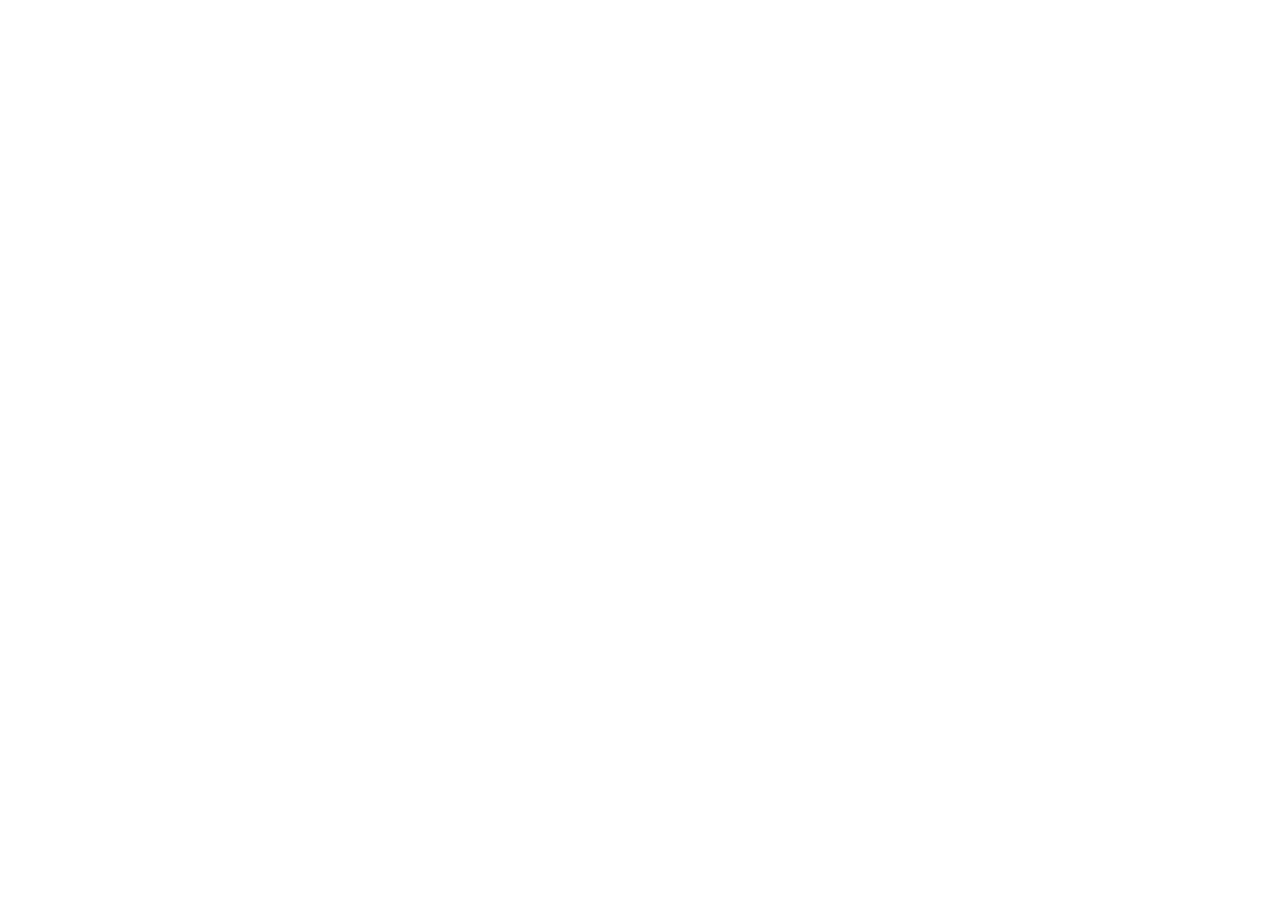
==== about.html @ 694a318c "Init : création du dépôt, arborescence des fichiers et structure" ====
<!DOCTYPE html>
<html lang="fr">
<head>
 <meta charset="UTF-8">
 <meta name="viewport" content="width=device-width, initial-scale=1.0">
 <title>AfriTalent — Accueil</title>
 <!-- Bootstrap 5 via CDN : feuille de style -->
 <link
href="https://cdn.jsdelivr.net/npm/bootstrap@5.3.0/dist/css/bootstrap.min.css"
rel="stylesheet">
 <!-- Votre feuille de style personnelle -->
 <link rel="stylesheet" href="css/style.css">
</head>
<body>
 <!-- Le contenu de la page sera ajoute ici -->
 <!-- Bootstrap 5 via CDN : script JavaScript -->
 <script
src="https://cdn.jsdelivr.net/npm/bootstrap@5.3.0/dist/js/bootstrap.bundle.min.js"
></script>
 <!-- Votre script JavaScript -->
 <script src="js/main.j"></script>
 </body>
 </html>
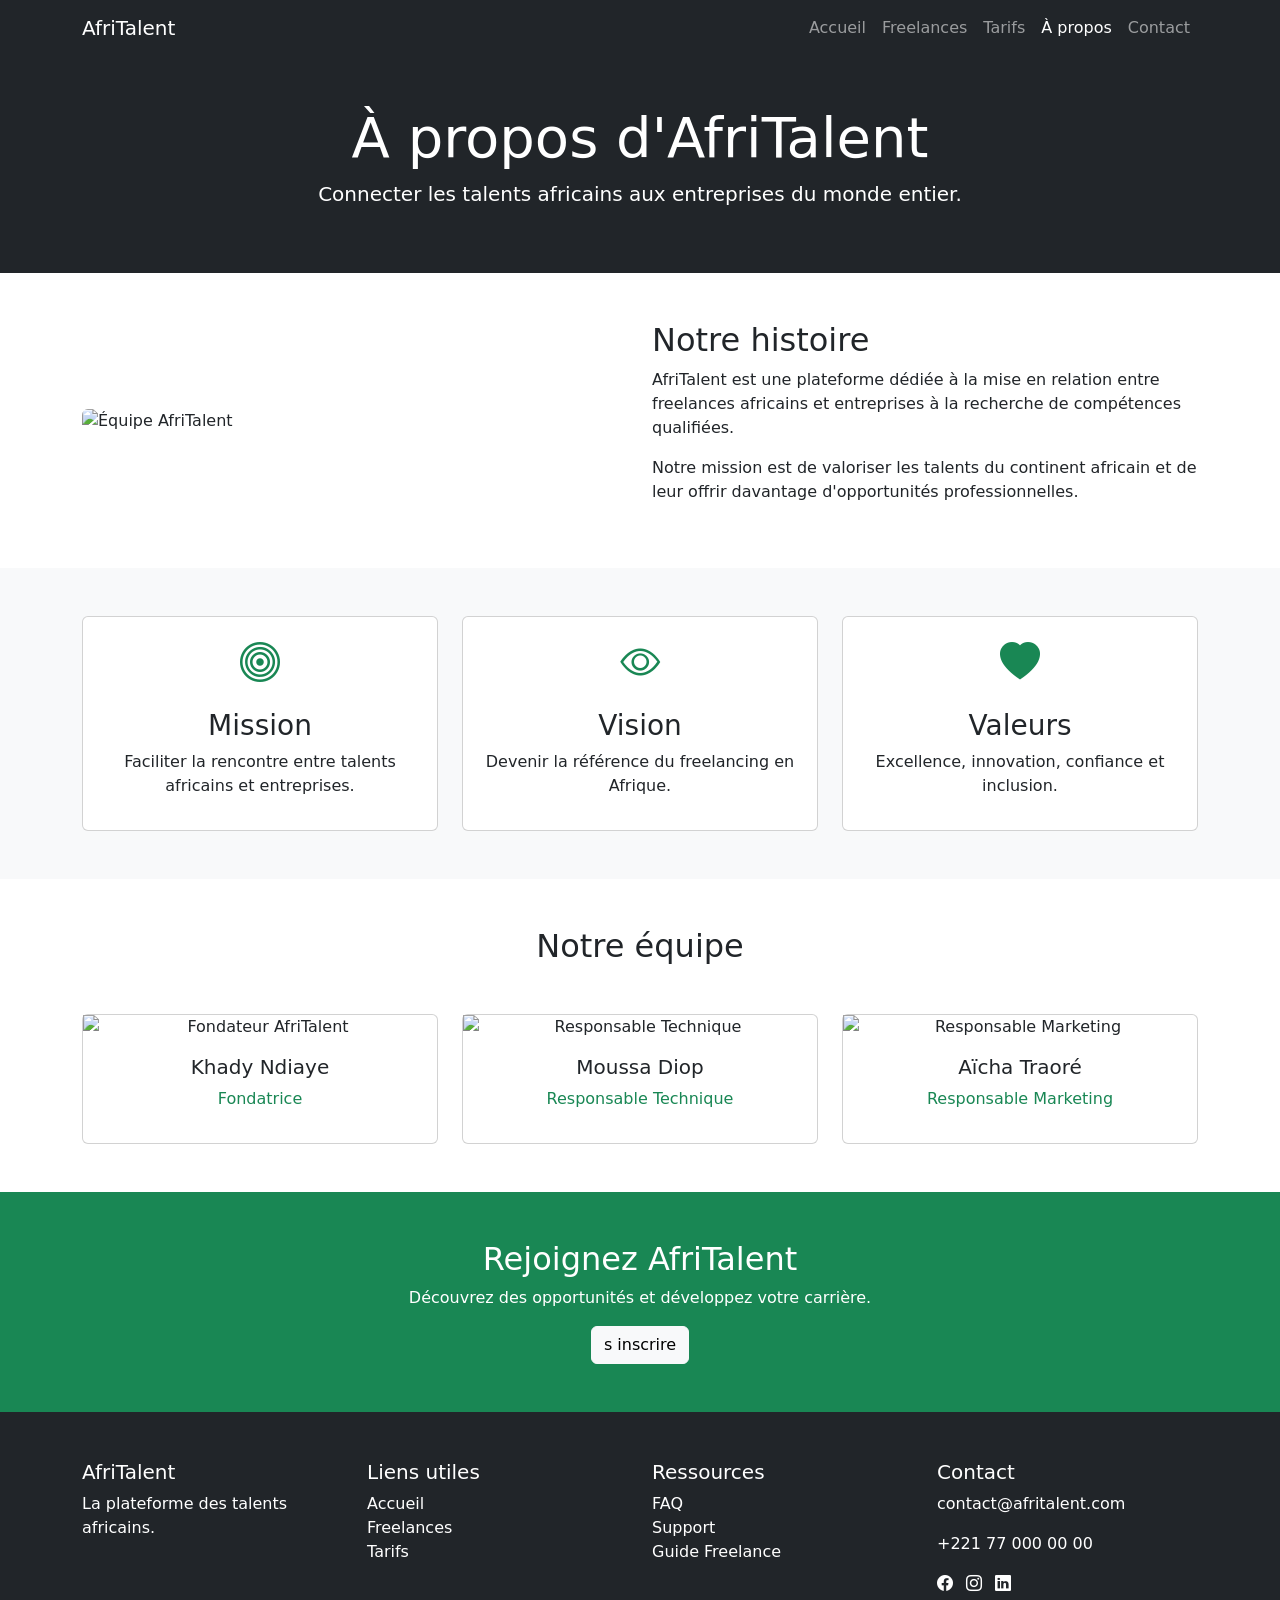
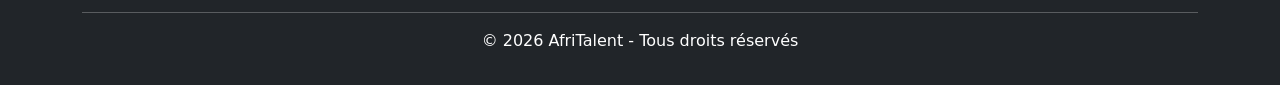
==== commit 99be13a4: "HTML : structure completes des 5 pages avec sections et contenu texte" ====
--- a/about.html
+++ b/about.html
@@ -1,23 +1,397 @@
 <!DOCTYPE html>
 <html lang="fr">
+
 <head>
- <meta charset="UTF-8">
- <meta name="viewport" content="width=device-width, initial-scale=1.0">
- <title>AfriTalent — Accueil</title>
- <!-- Bootstrap 5 via CDN : feuille de style -->
- <link
-href="https://cdn.jsdelivr.net/npm/bootstrap@5.3.0/dist/css/bootstrap.min.css"
-rel="stylesheet">
- <!-- Votre feuille de style personnelle -->
- <link rel="stylesheet" href="css/style.css">
+
+    <meta charset="UTF-8">
+    <meta name="viewport" content="width=device-width, initial-scale=1.0">
+
+    <title>AfriTalent - À propos</title>
+
+    <link href="https://cdn.jsdelivr.net/npm/bootstrap@5.3.0/dist/css/bootstrap.min.css" rel="stylesheet">
+
+    <link rel="stylesheet"
+        href="https://cdn.jsdelivr.net/npm/bootstrap-icons@1.13.1/font/bootstrap-icons.min.css">
+
 </head>
+
 <body>
- <!-- Le contenu de la page sera ajoute ici -->
- <!-- Bootstrap 5 via CDN : script JavaScript -->
- <script
-src="https://cdn.jsdelivr.net/npm/bootstrap@5.3.0/dist/js/bootstrap.bundle.min.js"
-></script>
- <!-- Votre script JavaScript -->
- <script src="js/main.j"></script>
- </body>
- </html>+
+    <!-- NAVBAR -->
+
+    <nav class="navbar navbar-expand-lg navbar-dark bg-dark">
+
+        <div class="container">
+
+            <a class="navbar-brand" href="index.html">
+                AfriTalent
+            </a>
+
+            <button class="navbar-toggler" type="button">
+
+                <span class="navbar-toggler-icon"></span>
+
+            </button>
+
+            <div class="navbar-nav ms-auto">
+
+                <a class="nav-link" href="index.html">Accueil</a>
+
+                <a class="nav-link" href="freelances.html">Freelances</a>
+
+                <a class="nav-link" href="tarifs.html">Tarifs</a>
+
+                <a class="nav-link active" href="about.html">À propos</a>
+
+                <a class="nav-link" href="contact.html">Contact</a>
+
+            </div>
+
+        </div>
+
+    </nav>
+
+    <!-- HERO -->
+
+    <section class="bg-dark text-white py-5">
+
+        <div class="container text-center">
+
+            <h1 class="display-4">
+                À propos d'AfriTalent
+            </h1>
+
+            <p class="lead">
+                Connecter les talents africains aux entreprises du monde entier.
+            </p>
+
+        </div>
+
+    </section>
+
+    <!-- NOTRE HISTOIRE -->
+
+    <section class="py-5">
+
+        <div class="container">
+
+            <div class="row align-items-center">
+
+                <div class="col-md-6">
+
+                    <img src="images/about.jpg"
+                        alt="Équipe AfriTalent"
+                        class="img-fluid rounded">
+
+                </div>
+
+                <div class="col-md-6">
+
+                    <h2>
+                        Notre histoire
+                    </h2>
+
+                    <p>
+                        AfriTalent est une plateforme dédiée à la mise en relation
+                        entre freelances africains et entreprises à la recherche
+                        de compétences qualifiées.
+                    </p>
+
+                    <p>
+                        Notre mission est de valoriser les talents du continent
+                        africain et de leur offrir davantage d'opportunités
+                        professionnelles.
+                    </p>
+
+                </div>
+
+            </div>
+
+        </div>
+
+    </section>
+
+    <!-- MISSION - VISION - VALEURS -->
+
+    <section class="py-5 bg-light">
+
+        <div class="container">
+
+            <div class="row g-4">
+
+                <div class="col-md-4">
+
+                    <div class="card h-100 text-center">
+
+                        <div class="card-body">
+
+                            <i class="bi bi-bullseye text-success fs-1"></i>
+
+                            <h3 class="mt-3">
+                                Mission
+                            </h3>
+
+                            <p>
+                                Faciliter la rencontre entre talents africains
+                                et entreprises.
+                            </p>
+
+                        </div>
+
+                    </div>
+
+                </div>
+
+                <div class="col-md-4">
+
+                    <div class="card h-100 text-center">
+
+                        <div class="card-body">
+
+                            <i class="bi bi-eye text-success fs-1"></i>
+
+                            <h3 class="mt-3">
+                                Vision
+                            </h3>
+
+                            <p>
+                                Devenir la référence du freelancing en Afrique.
+                            </p>
+
+                        </div>
+
+                    </div>
+
+                </div>
+
+                <div class="col-md-4">
+
+                    <div class="card h-100 text-center">
+
+                        <div class="card-body">
+
+                            <i class="bi bi-heart-fill text-success fs-1"></i>
+
+                            <h3 class="mt-3">
+                                Valeurs
+                            </h3>
+
+                            <p>
+                                Excellence, innovation, confiance et inclusion.
+                            </p>
+
+                        </div>
+
+                    </div>
+
+                </div>
+
+            </div>
+
+        </div>
+
+    </section>
+
+    <!-- ÉQUIPE -->
+
+    <section class="py-5">
+
+        <div class="container">
+
+            <h2 class="text-center mb-5">
+                Notre équipe
+            </h2>
+
+            <div class="row g-4">
+
+                <div class="col-md-4">
+
+                    <div class="card text-center">
+
+                        <img src="C:\Users\admin\Documents\NDEYE KHADY-NDIAYE-AfriTalent\images\istockphoto-2253578282-612x612.webp"
+                            alt="Fondateur AfriTalent">
+
+                        <div class="card-body">
+
+                            <h5>
+                                Khady Ndiaye
+                            </h5>
+
+                            <p class="text-success">
+                                Fondatrice
+                            </p>
+
+                        </div>
+
+                    </div>
+
+                </div>
+
+                <div class="col-md-4">
+
+                    <div class="card text-center">
+
+                        <img src="C:\Users\admin\Documents\NDEYE KHADY-NDIAYE-AfriTalent\images\istockphoto-2176447421-612x612.webp"
+                            alt="Responsable Technique">
+
+                        <div class="card-body">
+
+                            <h5>
+                                Moussa Diop
+                            </h5>
+
+                            <p class="text-success">
+                                Responsable Technique
+                            </p>
+
+                        </div>
+
+                    </div>
+
+                </div>
+
+                <div class="col-md-4">
+
+                    <div class="card text-center">
+
+                        <img src="C:\Users\admin\Documents\NDEYE KHADY-NDIAYE-AfriTalent\images\istockphoto-1587604256-612x612.webp"
+                            alt="Responsable Marketing">
+
+                        <div class="card-body">
+
+                            <h5>
+                                Aïcha Traoré
+                            </h5>
+
+                            <p class="text-success">
+                                Responsable Marketing
+                            </p>
+
+                        </div>
+
+                    </div>
+
+                </div>
+
+            </div>
+
+        </div>
+
+    </section>
+
+    <!-- CTA -->
+
+    <section class="bg-success text-white py-5">
+
+        <div class="container text-center">
+
+            <h2>
+                Rejoignez AfriTalent
+            </h2>
+
+            <p>
+                Découvrez des opportunités et développez votre carrière.
+            </p>
+
+            <a href="tarifs.html"
+                class="btn btn-light">
+
+                s inscrire
+
+            </a>
+
+        </div>
+
+    </section>
+
+    <!-- FOOTER -->
+
+    <footer class="bg-dark text-white pt-5">
+
+        <div class="container">
+
+            <div class="row">
+
+                <div class="col-md-3">
+
+                    <h5>
+                        AfriTalent
+                    </h5>
+
+                    <p>
+                        La plateforme des talents africains.
+                    </p>
+
+                </div>
+
+                <div class="col-md-3">
+
+                    <h5>
+                        Liens utiles
+                    </h5>
+
+                    <ul class="list-unstyled">
+
+                        <li><a href="index.html" class="text-white text-decoration-none">Accueil</a></li>
+
+                        <li><a href="freelances.html" class="text-white text-decoration-none">Freelances</a></li>
+
+                        <li><a href="tarifs.html" class="text-white text-decoration-none">Tarifs</a></li>
+
+                    </ul>
+
+                </div>
+
+                <div class="col-md-3">
+
+                    <h5>
+                        Ressources
+                    </h5>
+
+                    <ul class="list-unstyled">
+
+                        <li>FAQ</li>
+
+                        <li>Support</li>
+
+                        <li>Guide Freelance</li>
+
+                    </ul>
+
+                </div>
+
+                <div class="col-md-3">
+
+                    <h5>
+                        Contact
+                    </h5>
+
+                    <p>contact@afritalent.com</p>
+
+                    <p>+221 77 000 00 00</p>
+
+                    <i class="bi bi-facebook me-2"></i>
+                    <i class="bi bi-instagram me-2"></i>
+                    <i class="bi bi-linkedin"></i>
+
+                </div>
+
+            </div>
+
+            <hr>
+
+            <div class="text-center pb-3">
+
+                <p>
+                    © 2026 AfriTalent - Tous droits réservés
+                </p>
+
+            </div>
+
+        </div>
+
+    </footer>
+
+</body>
+
+</html>
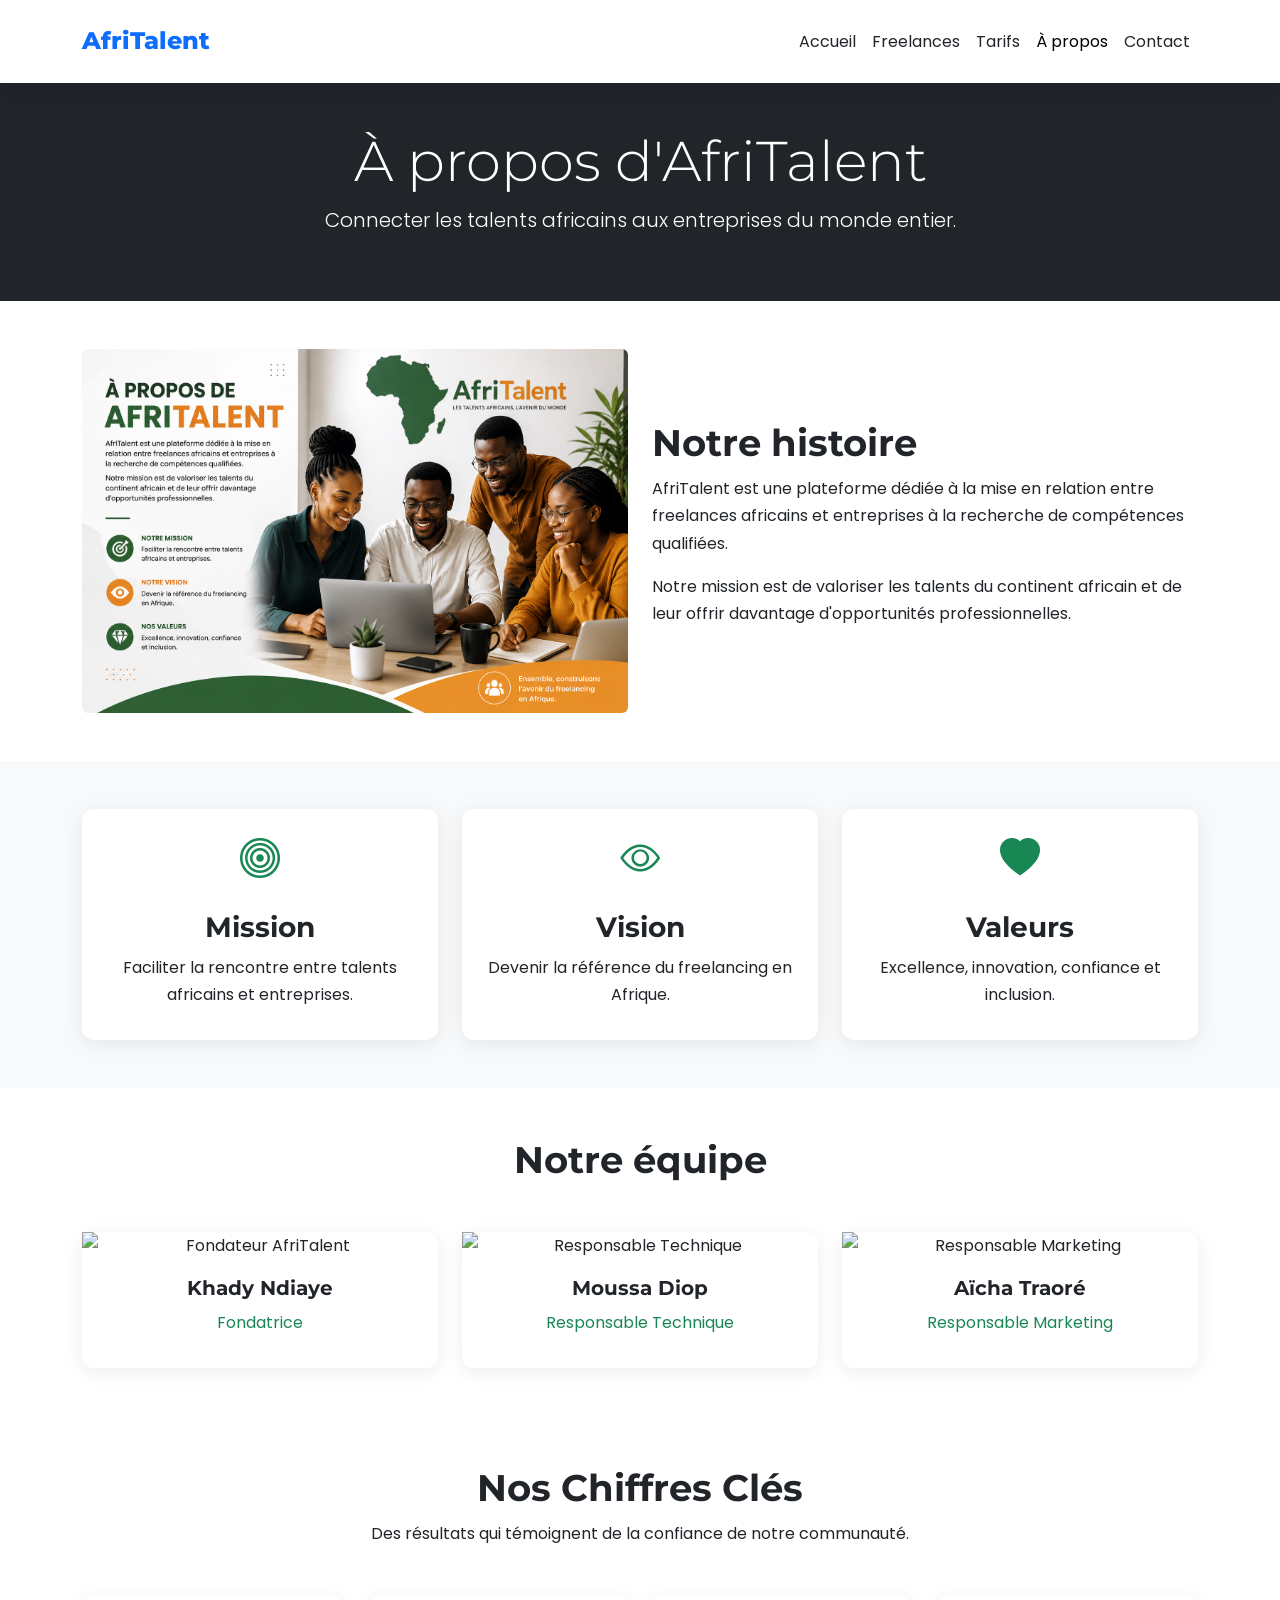
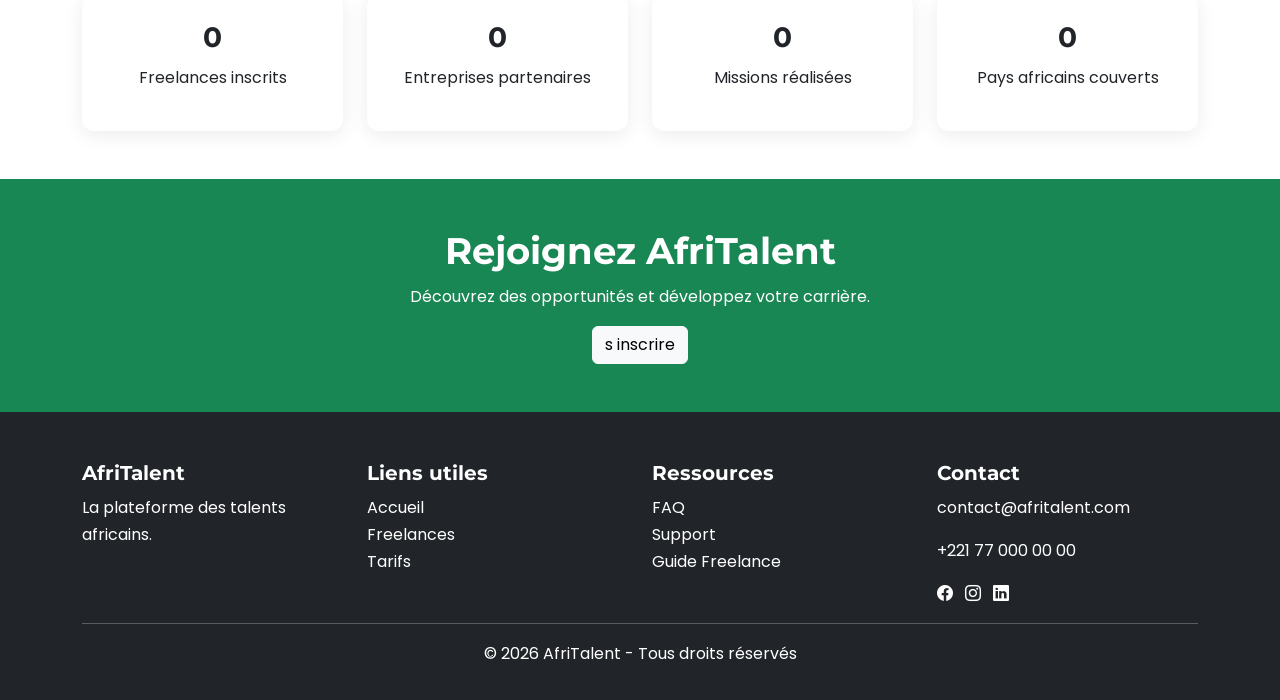
==== commit a33cd933: "CSS : variables, typographie, layout général et styles de base" ====
--- a/about.html
+++ b/about.html
@@ -13,13 +13,22 @@
     <link rel="stylesheet"
         href="https://cdn.jsdelivr.net/npm/bootstrap-icons@1.13.1/font/bootstrap-icons.min.css">
 
+        <link rel="preconnect" href="https://fonts.googleapis.com">
+
+<link rel="preconnect" href="https://fonts.gstatic.com" crossorigin>
+
+
+<link href="https://fonts.googleapis.com/css2?family=Montserrat:wght@600;700;800&family=Poppins:wght@300;400;500;600&display=swap" rel="stylesheet">
+
+<link rel="stylesheet" href="css/style.css">
+
 </head>
 
 <body>
 
     <!-- NAVBAR -->
 
-    <nav class="navbar navbar-expand-lg navbar-dark bg-dark">
+    <nav class="navbar navbar-expand-lg navbar-light fixed-top">
 
         <div class="container">
 
@@ -79,7 +88,7 @@
 
                 <div class="col-md-6">
 
-                    <img src="images/about.jpg"
+                    <img src="images/a propos.png"
                         alt="Équipe AfriTalent"
                         class="img-fluid rounded">
 
@@ -278,6 +287,49 @@
         </div>
 
     </section>
+    <!-- CHIFFRES CLÉS -->
+<section class="container py-5">
+    
+    <div class="text-center mb-5">
+        <h2>Nos Chiffres Clés</h2>
+        <p>
+            Des résultats qui témoignent de la confiance de notre communauté.
+        </p>
+    </div>
+
+    <div class="row g-4">
+
+        <div class="col-md-6 col-lg-3">
+            <div class="card text-center p-4 h-100">
+                <h3>0</h3>
+                <p>Freelances inscrits</p>
+            </div>
+        </div>
+
+        <div class="col-md-6 col-lg-3">
+            <div class="card text-center p-4 h-100">
+                <h3>0</h3>
+                <p>Entreprises partenaires</p>
+            </div>
+        </div>
+
+        <div class="col-md-6 col-lg-3">
+            <div class="card text-center p-4 h-100">
+                <h3>0</h3>
+                <p>Missions réalisées</p>
+            </div>
+        </div>
+
+        <div class="col-md-6 col-lg-3">
+            <div class="card text-center p-4 h-100">
+                <h3>0</h3>
+                <p>Pays africains couverts</p>
+            </div>
+        </div>
+
+    </div>
+
+</section>
 
     <!-- CTA -->
 
--- a/css/style.css
+++ b/css/style.css
@@ -0,0 +1,219 @@
+/* =========================
+   VARIABLES CSS
+========================= */
+:root {
+    /* Couleurs principales */
+    --color-primary: #0d6efd;
+    --color-secondary: #198754;
+    --color-accent: #ffc107;
+
+    /* Couleurs neutres */
+    --color-text: #212529;
+    --color-bg: #ffffff;
+    --color-bg-light: #f8f9fa;
+
+    /* Typographie */
+    --font-title: "Montserrat", sans-serif;
+    --font-body: "Poppins", sans-serif;
+
+    /* Layout */
+    --radius: 12px;
+    --shadow: 0 4px 20px rgba(0, 0, 0, 0.08);
+    --section-spacing: 80px;
+    --card-spacing: 24px;
+}
+
+/* =========================
+   RESET GLOBAL
+========================= */
+* {
+    margin: 0;
+    padding: 0;
+    box-sizing: border-box;
+}
+
+html {
+    scroll-behavior: smooth;
+}
+
+/* =========================
+   BODY GLOBAL
+========================= */
+body {
+    font-family: var(--font-body);
+    font-size: 16px;
+    line-height: 1.7;
+    color: var(--color-text);
+    background-color: var(--color-bg);
+    padding-top: 80px; /* espace pour navbar fixed */
+}
+
+/* =========================
+   IMAGES
+========================= */
+img {
+    max-width: 100%;
+    height: auto;
+    display: block;
+}
+
+/* =========================
+   SECTIONS
+========================= */
+section {
+    padding: var(--section-spacing) 0;
+}
+
+/* =========================
+   TYPOGRAPHIE
+========================= */
+h1, h2, h3, h4, h5, h6 {
+    font-family: var(--font-title);
+    font-weight: 700;
+    --color-text: #212529;
+    line-height: 1.3;
+}
+
+h1 {
+    font-size: 3rem;
+    font-weight: 800;
+}
+
+h2 {
+    font-size: 2.3rem;
+}
+
+p {
+    font-size: 1rem;
+    margin-bottom: 1rem;
+}
+
+/* =========================
+   NAVBAR
+========================= */
+.navbar {
+    background-color: var(--color-bg);
+    box-shadow: var(--shadow);
+    padding: 1rem 0;
+    transition: all 0.3s ease;
+}
+
+/* Logo */
+.navbar-brand {
+    font-family: var(--font-title);
+    font-weight: 800;
+    font-size: 1.5rem;
+    color: var(--color-primary);
+}
+
+/* Liens navbar */
+.navbar {
+    background-color: white;
+}
+
+.nav-link {
+    color: #212529;
+}
+
+.nav-link:hover {
+    color: var(--color-primary);
+}
+
+/* Effet scroll (utilisé en JS commit 6) */
+.navbar.scrolled {
+    background-color: rgba(255, 255, 255, 0.95);
+    box-shadow: 0 8px 25px rgba(0, 0, 0, 0.1);
+}
+
+/* =========================
+   BOUTONS
+========================= */
+.btn-primary-custom {
+    background-color: var(--color-primary);
+    color: white;
+    padding: 12px 24px;
+    border-radius: var(--radius);
+    border: none;
+    font-weight: 600;
+    transition: 0.3s ease;
+    cursor: pointer;
+}
+
+.btn-primary-custom:hover {
+    background-color: var(--color-secondary);
+    transform: translateY(-2px);
+}
+
+/* =========================
+   CARTES
+========================= */
+.card {
+    border: none;
+    border-radius: var(--radius);
+    box-shadow: var(--shadow);
+    background-color: var(--color-bg);
+    transition: 0.3s ease;
+}
+
+.card:hover {
+    transform: translateY(-5px);
+}
+
+/* =========================
+   UTILITAIRES
+========================= */
+.text-primary {
+    color: var(--color-primary);
+}
+
+.bg-light {
+    background-color: var(--color-bg-light) ;
+}
+/* =========================
+   HERO
+========================= */
+
+.hero {
+    min-height: 100vh;
+    background-image: url("../images/hero.avif");
+    background-size: cover;
+    background-position: center;
+    background-repeat: no-repeat;
+    position: relative;
+}
+
+.hero::before {
+    content: "";
+    position: absolute;
+    inset: 0;
+    background: rgba(0, 0, 0, 0.5);
+}
+
+.hero .container {
+    position: relative;
+    z-index: 2;
+}
+
+/* =========================
+   RESPONSIVE
+========================= */
+
+    @media (max-width: 768px) {
+
+    body {
+        padding-top: 70px;
+    }
+
+    h1 {
+        font-size: 2rem;
+    }
+
+    h2 {
+        font-size: 1.6rem;
+    }
+
+    section {
+        padding: 60px 0;
+    }
+
+}
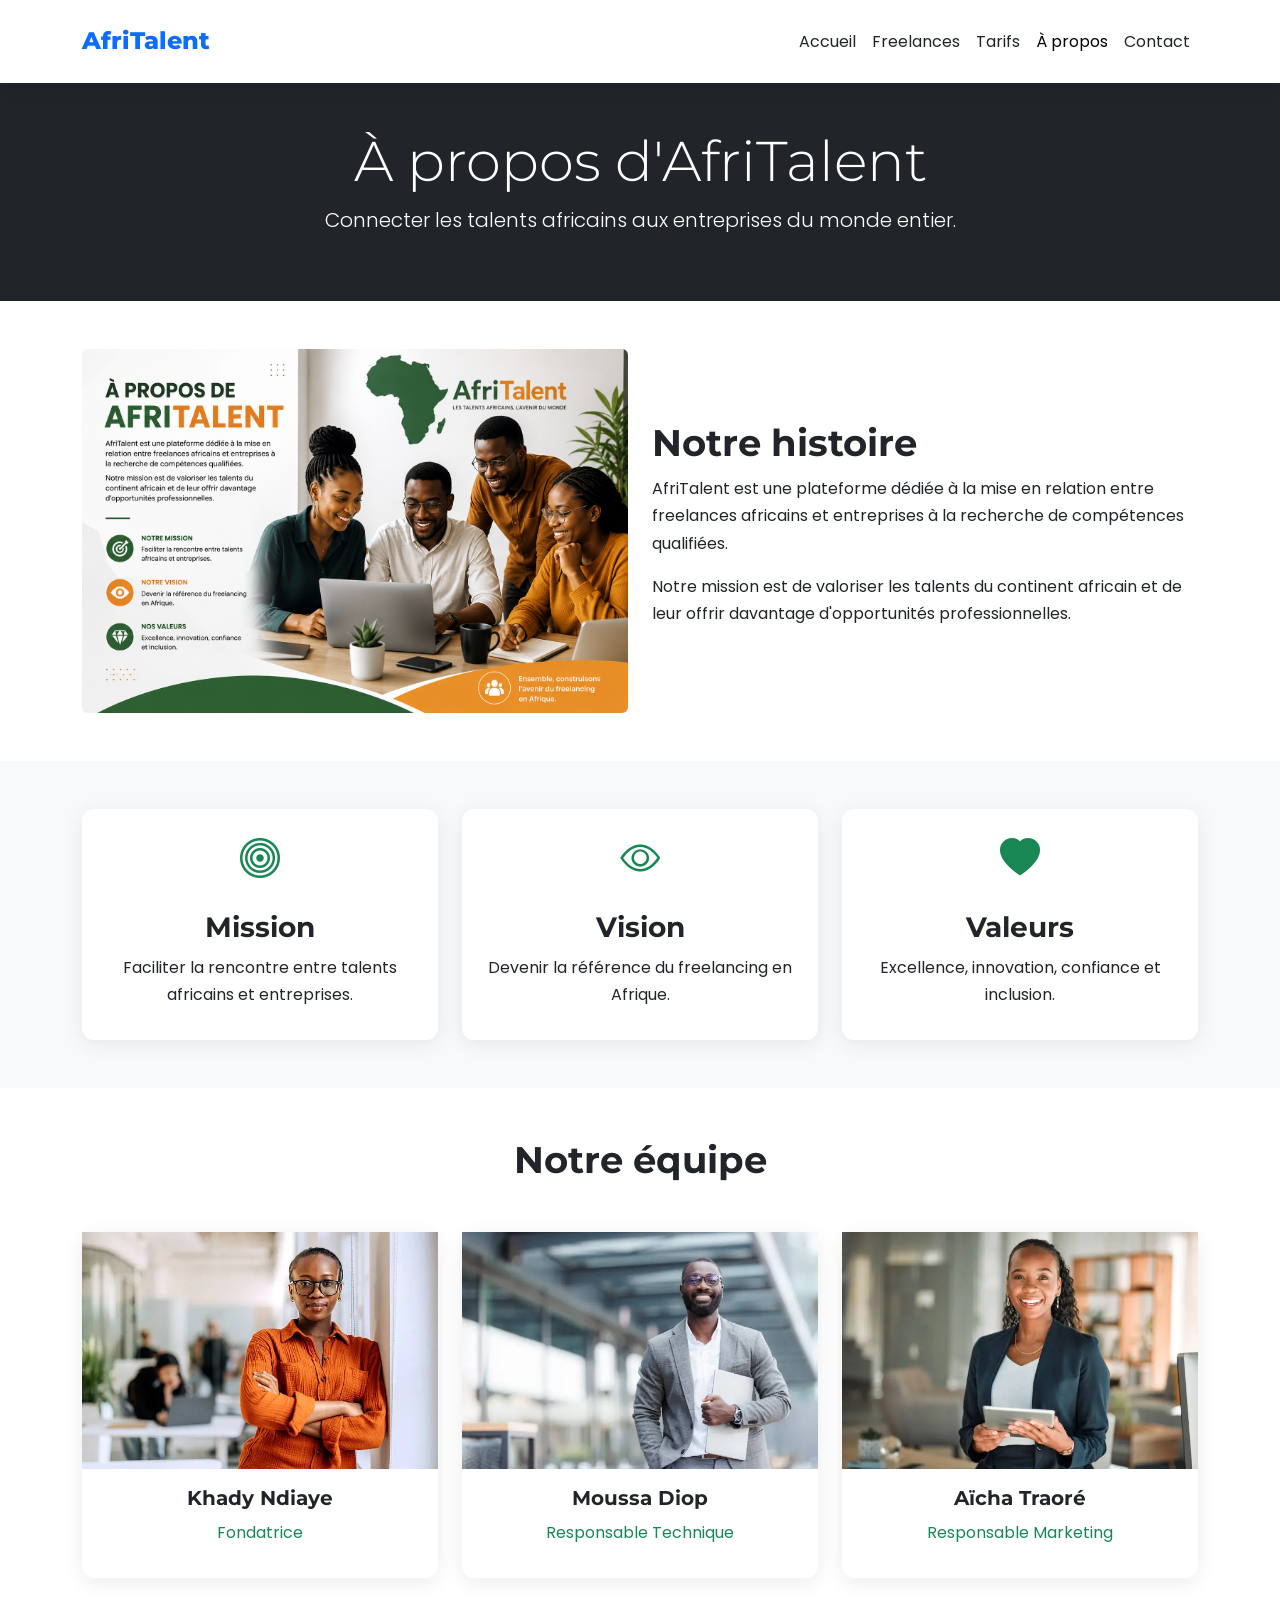
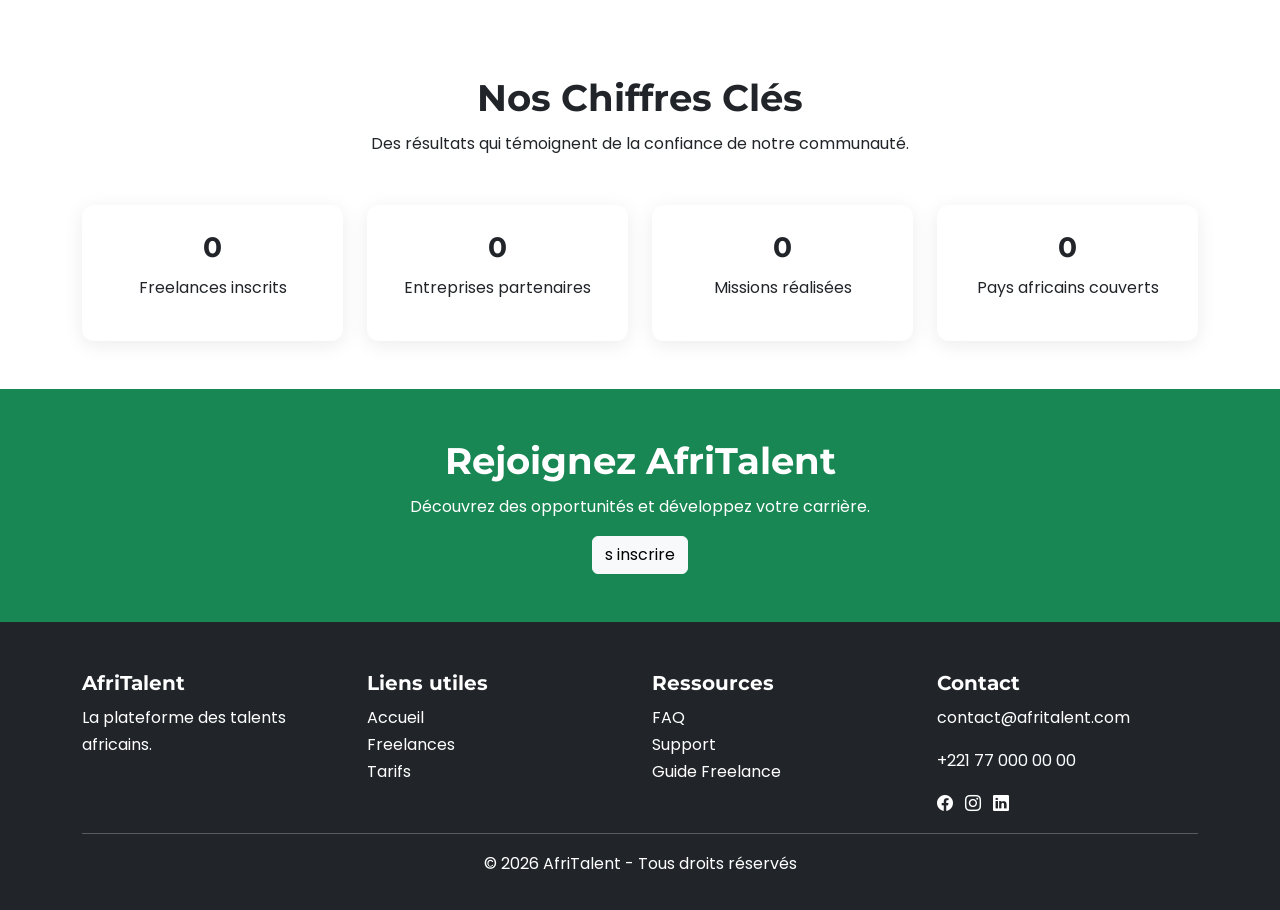
==== commit 43cd41ec: "CSS : responsive design mobile et tablette, media queries" ====
--- a/about.html
+++ b/about.html
@@ -128,7 +128,7 @@
 
             <div class="row g-4">
 
-                <div class="col-md-4">
+                <div class=" col-12 col-md-4">
 
                     <div class="card h-100 text-center">
 
@@ -151,7 +151,7 @@
 
                 </div>
 
-                <div class="col-md-4">
+                <div class=" col-12 col-md-4">
 
                     <div class="card h-100 text-center">
 
@@ -173,7 +173,7 @@
 
                 </div>
 
-                <div class="col-md-4">
+                <div class=" col-12 col-md-4">
 
                     <div class="card h-100 text-center">
 
@@ -213,11 +213,11 @@
 
             <div class="row g-4">
 
-                <div class="col-md-4">
+                <div class=" col-12 col-md-4">
 
                     <div class="card text-center">
 
-                        <img src="C:\Users\admin\Documents\NDEYE KHADY-NDIAYE-AfriTalent\images\istockphoto-2253578282-612x612.webp"
+                        <img src="images/istockphoto-2253578282-612x612.webp"
                             alt="Fondateur AfriTalent">
 
                         <div class="card-body">
@@ -236,11 +236,11 @@
 
                 </div>
 
-                <div class="col-md-4">
+                <div class=" col-12 col-md-4">
 
                     <div class="card text-center">
 
-                        <img src="C:\Users\admin\Documents\NDEYE KHADY-NDIAYE-AfriTalent\images\istockphoto-2176447421-612x612.webp"
+                        <img src="images/istockphoto-2176447421-612x612.webp"
                             alt="Responsable Technique">
 
                         <div class="card-body">
@@ -259,11 +259,11 @@
 
                 </div>
 
-                <div class="col-md-4">
+                <div class=" col-12 col-md-4">
 
                     <div class="card text-center">
 
-                        <img src="C:\Users\admin\Documents\NDEYE KHADY-NDIAYE-AfriTalent\images\istockphoto-1587604256-612x612.webp"
+                        <img src="images/istockphoto-1587604256-612x612.webp"
                             alt="Responsable Marketing">
 
                         <div class="card-body">
@@ -299,28 +299,28 @@
 
     <div class="row g-4">
 
-        <div class="col-md-6 col-lg-3">
+        <div class=" col-12 col-md-6 col-lg-3">
             <div class="card text-center p-4 h-100">
                 <h3>0</h3>
                 <p>Freelances inscrits</p>
             </div>
         </div>
 
-        <div class="col-md-6 col-lg-3">
+        <div class=" col-12 col-md-6 col-lg-3">
             <div class="card text-center p-4 h-100">
                 <h3>0</h3>
                 <p>Entreprises partenaires</p>
             </div>
         </div>
 
-        <div class="col-md-6 col-lg-3">
+        <div class=" col-12 col-md-6 col-lg-3">
             <div class="card text-center p-4 h-100">
                 <h3>0</h3>
                 <p>Missions réalisées</p>
             </div>
         </div>
 
-        <div class="col-md-6 col-lg-3">
+        <div class=" col-12 col-md-6 col-lg-3">
             <div class="card text-center p-4 h-100">
                 <h3>0</h3>
                 <p>Pays africains couverts</p>
--- a/css/style.css
+++ b/css/style.css
@@ -217,3 +217,266 @@
     }
 
 }
+/* =========================
+
+   HERO
+
+========================= */
+
+.hero {
+
+    min-height: 100vh;
+
+    display: flex;
+
+    align-items: center;
+
+}
+
+.hero h1 {
+
+    font-size: 4rem;
+
+    font-weight: 800;
+
+}
+
+.hero p {
+
+    font-size: 1.2rem;
+
+}
+
+/* =========================
+
+   BENTO GRID
+
+========================= */
+
+.bento-grid {
+
+    display: grid;
+
+    grid-template-columns: repeat(4, 1fr);
+
+    gap: 20px;
+
+}
+
+.bento-card {
+
+    background: white;
+
+    padding: 30px;
+
+    border-radius: var(--radius);
+
+    box-shadow: var(--shadow);
+
+}
+
+.large {
+
+    grid-column: span 2;
+
+   
+
+}
+
+.wide {
+
+    grid-column: span 2;
+
+}
+@media (max-width: 768px) {
+
+    .bento-grid {
+        grid-template-columns: 1fr;
+    }
+
+    .large,
+    .wide {
+        grid-column: span 1;
+    }
+
+}
+
+/* =========================
+
+   CATEGORIES
+
+========================= */
+
+.category-card {
+
+    transition: all 0.3s ease;
+
+}
+
+.category-card:hover {
+
+    transform: translateY(-10px);
+
+    box-shadow: 0 10px 30px rgba(0,0,0,0.15);
+
+}
+
+/* =========================
+   TÉMOIGNAGES
+========================= */
+
+.testimonials {
+    padding: 80px 0;
+}
+
+.testimonial-card {
+    background: white;
+    max-width: 700px;
+    margin: auto;
+    padding: 40px;
+    border-radius: var(--radius);
+    box-shadow: var(--shadow);
+    text-align: center;
+}
+
+.testimonial-card img {
+    width: 120px;
+    height: 120px;
+    object-fit: cover;
+    border-radius: 50%;
+    margin-bottom: 20px;
+}
+
+.testimonial-card h5 {
+    font-family: var(--font-title);
+    font-weight: 700;
+}
+
+.testimonial-card .job {
+    color: var(--color-secondary);
+    font-weight: 600;
+}
+
+.stars {
+    font-size: 1.2rem;
+    margin: 15px 0;
+}
+
+.carousel-control-prev-icon,
+.carousel-control-next-icon {
+    background-color: var(--color-primary);
+    border-radius: 50%;
+    padding: 20px;
+
+}
+.carousel-control-prev,
+.carousel-control-next {
+    width: 5%;
+}
+/* ==================================
+   COMMIT 5 - RESPONSIVE DESIGN
+================================== */
+
+/* Tablette */
+@media (max-width: 768px) {
+
+    body {
+        padding-top: 70px;
+    }
+
+    h1 {
+        font-size: 2.5rem;
+    }
+
+    h2 {
+        font-size: 2rem;
+    }
+
+    .hero {
+        text-align: center;
+        min-height: auto;
+        padding: 80px 0;
+    }
+
+    .hero img {
+        margin-top: 30px;
+    }
+
+    .bento-grid {
+        grid-template-columns: 1fr 1fr;
+    }
+
+    .large,
+    .wide {
+        grid-column: span 2;
+    }
+
+    .testimonial-card {
+        padding: 30px;
+    }
+
+    .navbar-nav {
+        text-align: center;
+        margin-top: 15px;
+    }
+}
+
+/* Mobile */
+@media (max-width: 576px) {
+
+    h1 {
+        font-size: 2rem;
+    }
+
+    h2 {
+        font-size: 1.6rem;
+    }
+
+    p {
+        font-size: 0.95rem;
+    }
+
+    .hero {
+        padding: 60px 0;
+    }
+
+    .hero .btn {
+        display: block;
+        width: 100%;
+        margin-bottom: 10px;
+    }
+
+    .bento-grid {
+        grid-template-columns: 1fr;
+    }
+
+    .large,
+    .wide {
+        grid-column: span 1;
+    }
+
+    .testimonial-card {
+        padding: 20px;
+    }
+
+    .testimonial-card img {
+        width: 90px;
+        height: 90px;
+    }
+
+    footer {
+        text-align: center;
+    }
+}
+
+/* Grand écran */
+@media (min-width: 1200px) {
+
+    .hero h1 {
+        font-size: 4.5rem;
+    }
+
+    .container {
+        max-width: 1140px;
+    }
+}
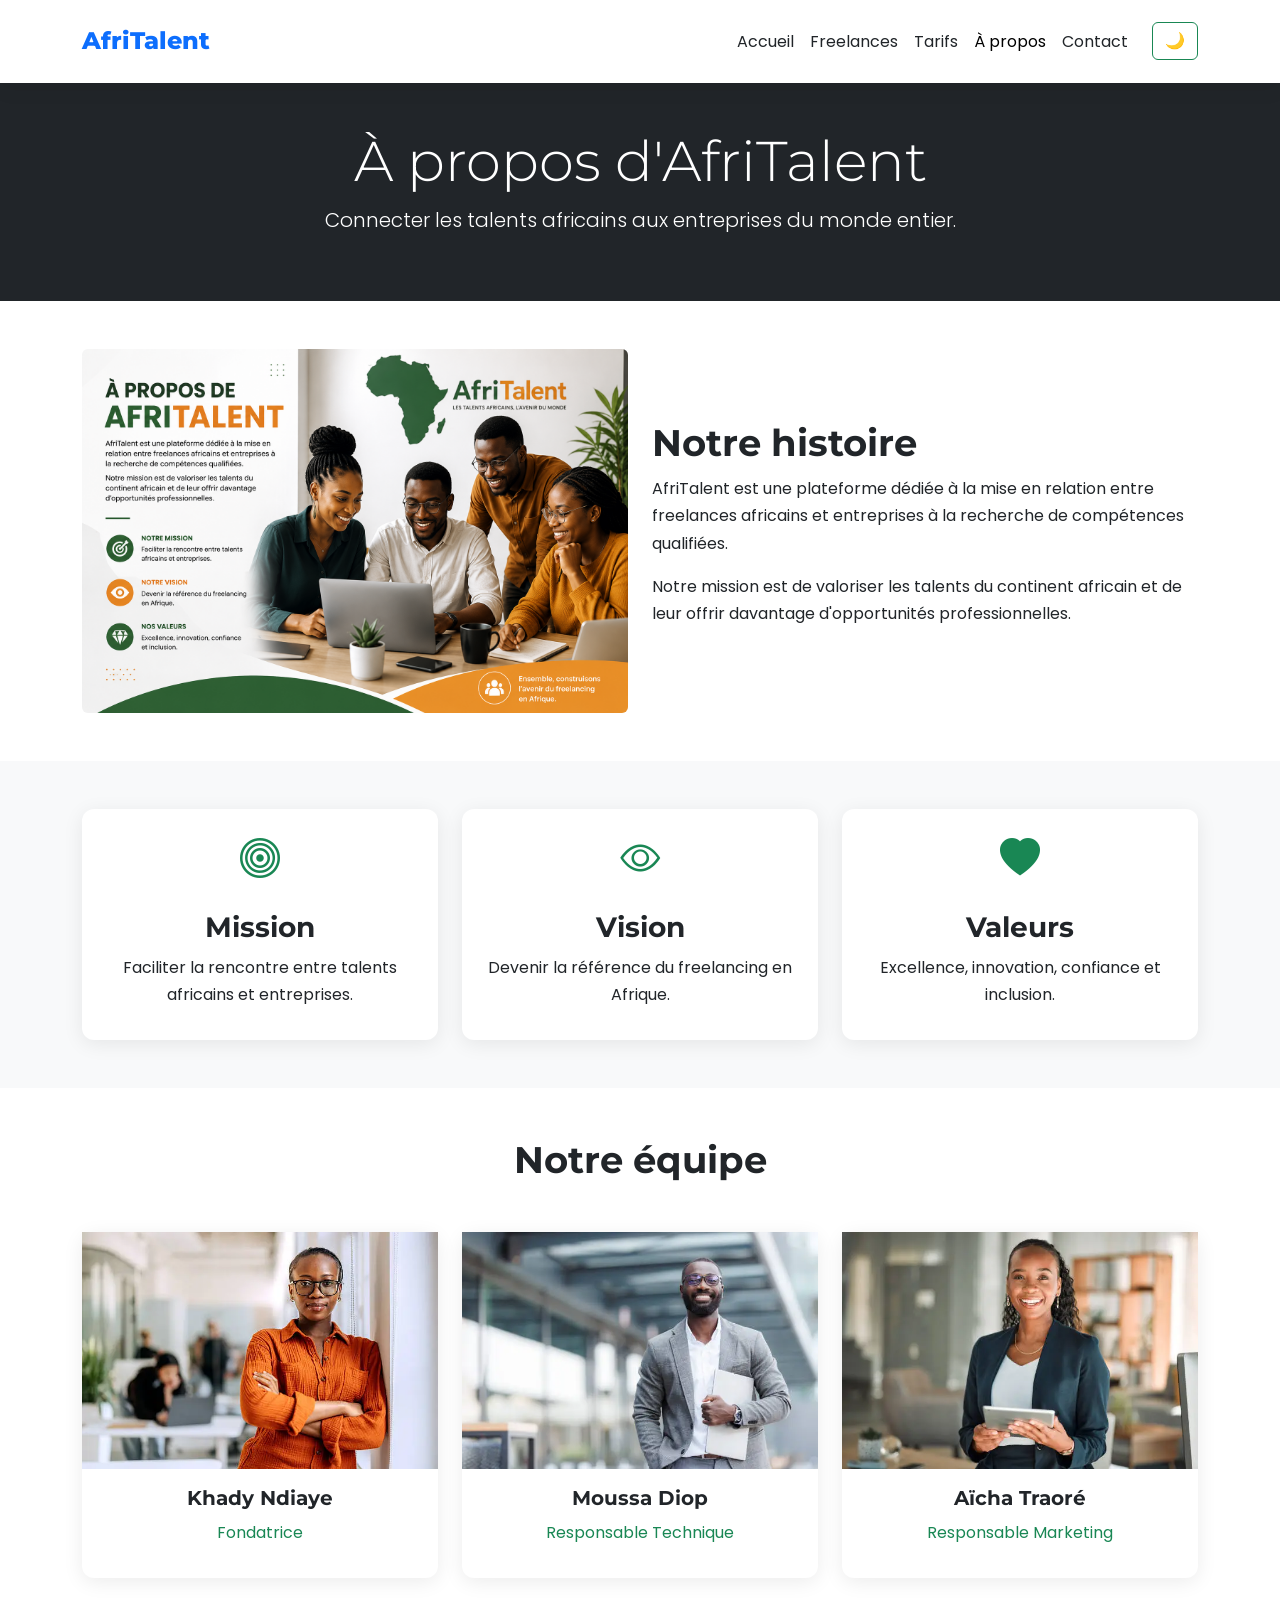
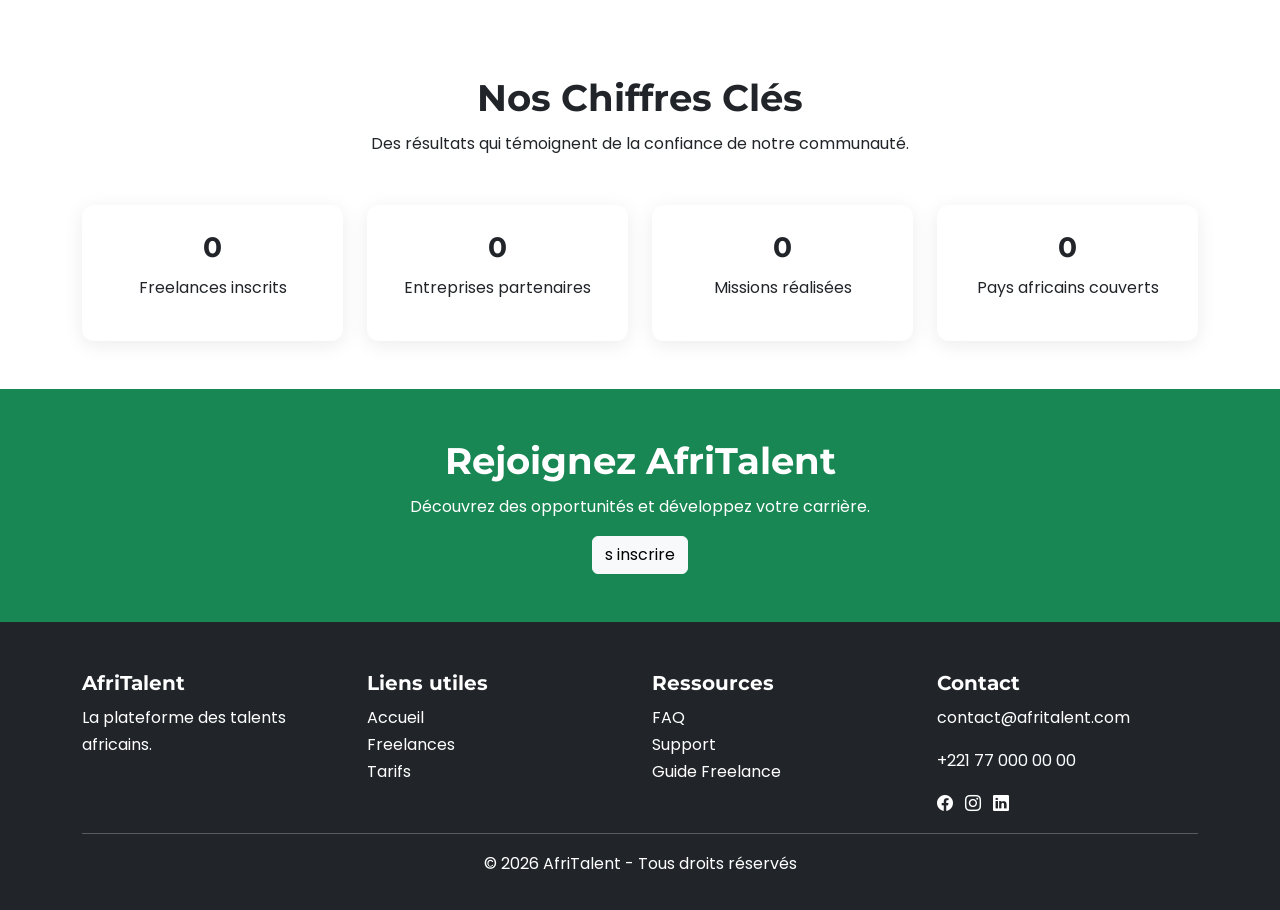
==== commit d8cb3c68: "JS : dark mode avec localStorage, navbar dynamique au scroll" ====
--- a/about.html
+++ b/about.html
@@ -54,7 +54,11 @@
 
                 <a class="nav-link" href="contact.html">Contact</a>
 
-            </div>
+
+            </div>
+            <button id="theme-toggle" class="btn btn-outline-success ms-3">
+    🌙
+</button>
 
         </div>
 
@@ -443,6 +447,13 @@
         </div>
 
     </footer>
+    <button id="backToTop" class="btn btn-success">
+    ↑
+</button>
+
+    <script src="https://cdn.jsdelivr.net/npm/bootstrap@5.3.3/dist/js/bootstrap.bundle.min.js"></script>
+
+    <script src="js/main.js"></script>
 
 </body>
 
--- a/css/style.css
+++ b/css/style.css
@@ -479,4 +479,145 @@
     .container {
         max-width: 1140px;
     }
+}
+/* =========================
+   DARK MODE
+========================= */
+
+.dark-mode,
+.dark-mode body{
+    background-color: #121212;
+    color: #ffffff;
+}
+.dark-mode section {
+
+    background-color: #121212 ;
+
+    color: #ffffff ;
+
+}
+
+.dark-mode .bg-light {
+
+    background-color: #1a1a1a ;
+
+}
+
+.dark-mode .card {
+
+    background-color: #222 ;
+
+    color: #fff ;
+
+}
+
+.dark-mode h1,
+
+.dark-mode h2,
+
+.dark-mode h3,
+
+.dark-mode h4,
+
+.dark-mode h5,
+
+.dark-mode h6,
+
+.dark-mode p {
+
+    color: #fff ;
+
+}
+
+.dark-mode .text-muted {
+
+    color: #ccc ;
+}
+
+.dark-mode .card {
+    background-color: #1e1e1e;
+    color: white;
+}
+
+.dark-mode .navbar {
+    background-color: #1a1a1a ;
+}
+.dark-mode .testimonial-card {
+
+    background-color: #1e1e1e;
+
+    color: white;
+
+}
+
+.dark-mode .testimonial-card p,
+
+.dark-mode .testimonial-card h5 {
+
+    color: white;
+}
+
+/* =========================
+   NAVBAR SCROLL
+========================= */
+
+.navbar.scrolled {
+    padding: 0.5rem 0;
+    box-shadow: 0 8px 20px rgba(0,0,0,0.15);
+}
+
+/* =========================
+   BACK TO TOP
+========================= */
+
+#backToTop {
+    position: fixed;
+    bottom: 20px;
+    right: 20px;
+    display: none;
+    z-index: 999;
+}
+/* =========================
+   DARK MODE 
+========================= */
+
+.dark-mode .bg-light,
+.dark-mode .bg-white {
+    background-color: #1e1e1e ;
+}
+
+.dark-mode section,
+.dark-mode footer {
+    color: white ;
+}
+
+.dark-mode h1,
+.dark-mode h2,
+.dark-mode h3,
+.dark-mode h4,
+.dark-mode h5,
+.dark-mode h6,
+.dark-mode p,
+.dark-mode a,
+.dark-mode li,
+.dark-mode span {
+    color: white ;
+}
+
+.dark-mode footer {
+    background-color: #000;
+}
+.dark-mode .list-group-item {
+    background-color: #222 ;
+    color: white ;
+    border-color: #444 ;
+}
+.dark-mode .bg-light {
+    background-color: #1a1a1a !important;
+    color: white !important;
+}
+.dark-mode .bg-light h2,
+.dark-mode .bg-light h4,
+.dark-mode .bg-light p {
+    color: white !important;
 }
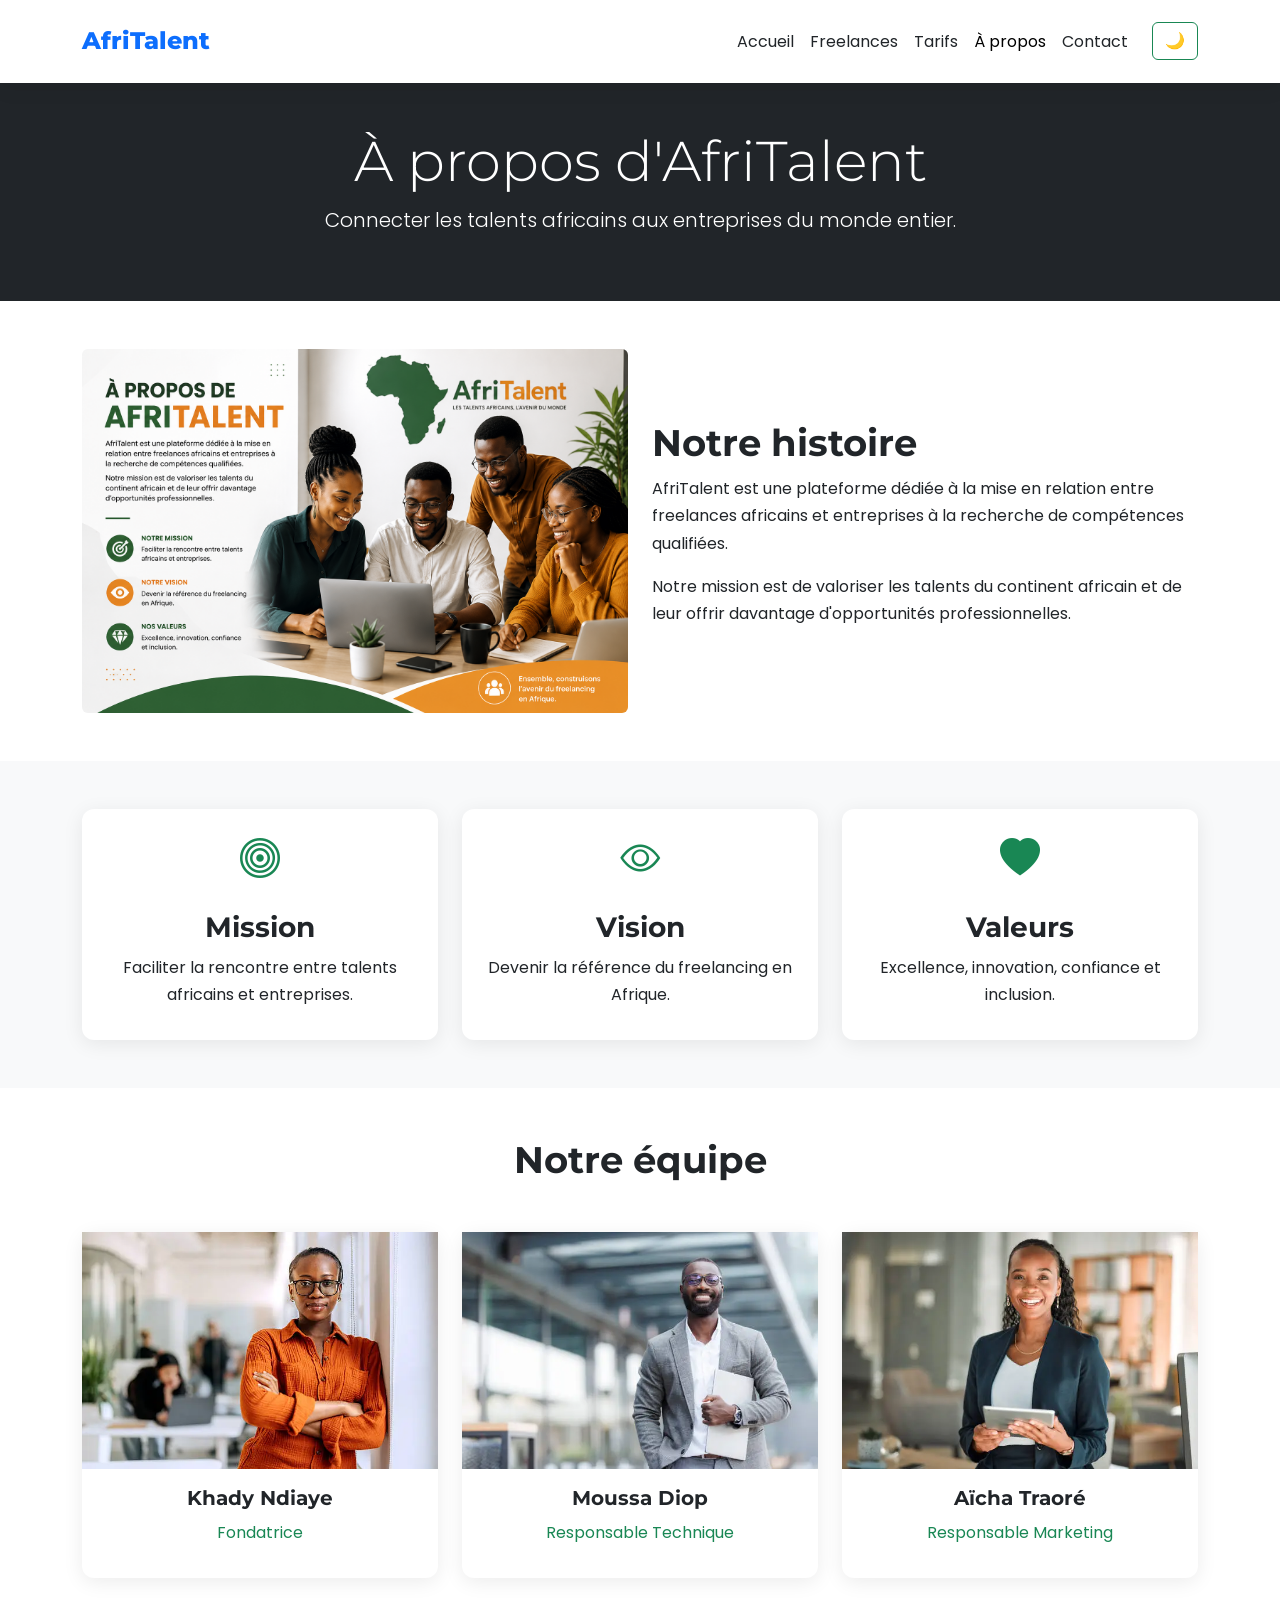
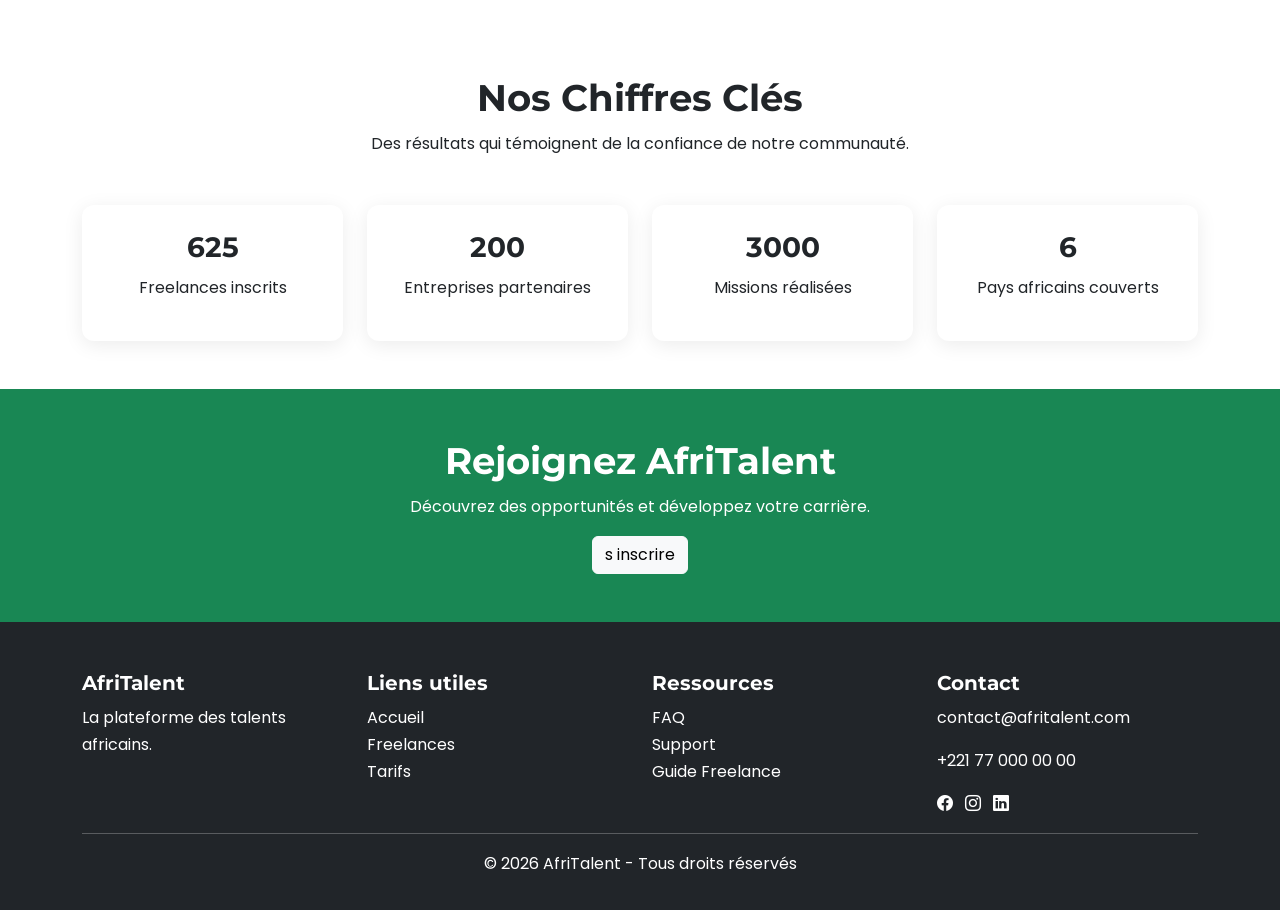
==== commit e42e8ecd: "JS : compteurs animés au scroll et animations fade-in des section" ====
--- a/about.html
+++ b/about.html
@@ -126,7 +126,7 @@
 
     <!-- MISSION - VISION - VALEURS -->
 
-    <section class="py-5 bg-light">
+    <section class="py-5 bg-light fade-section">
 
         <div class="container">
 
@@ -207,7 +207,7 @@
 
     <!-- ÉQUIPE -->
 
-    <section class="py-5">
+    <section class="py-5 fade-section">
 
         <div class="container">
 
@@ -292,7 +292,7 @@
 
     </section>
     <!-- CHIFFRES CLÉS -->
-<section class="container py-5">
+<section class="container py-5 fade-section">
     
     <div class="text-center mb-5">
         <h2>Nos Chiffres Clés</h2>
@@ -305,28 +305,28 @@
 
         <div class=" col-12 col-md-6 col-lg-3">
             <div class="card text-center p-4 h-100">
-                <h3>0</h3>
+                <h3 class="counter" data-target="2500">0</h3>
                 <p>Freelances inscrits</p>
             </div>
         </div>
 
         <div class=" col-12 col-md-6 col-lg-3">
             <div class="card text-center p-4 h-100">
-                <h3>0</h3>
+                <h3 class="counter" data-target="800">0</h3>
                 <p>Entreprises partenaires</p>
             </div>
         </div>
 
         <div class=" col-12 col-md-6 col-lg-3">
             <div class="card text-center p-4 h-100">
-                <h3>0</h3>
+                <h3 class="counter" data-target="12000">0</h3>
                 <p>Missions réalisées</p>
             </div>
         </div>
 
         <div class=" col-12 col-md-6 col-lg-3">
             <div class="card text-center p-4 h-100">
-                <h3>0</h3>
+                <h3 class="counter" data-target="20">0</h3>
                 <p>Pays africains couverts</p>
             </div>
         </div>
--- a/css/style.css
+++ b/css/style.css
@@ -613,11 +613,23 @@
     border-color: #444 ;
 }
 .dark-mode .bg-light {
-    background-color: #1a1a1a !important;
-    color: white !important;
+    background-color: #1a1a1a ;
+    color: white ;
 }
 .dark-mode .bg-light h2,
 .dark-mode .bg-light h4,
 .dark-mode .bg-light p {
-    color: white !important;
+    color: white ;
+}
+/* COMMIT 7 */
+
+.fade-section{
+    opacity: 0;
+    transform: translateY(40px);
+    transition: all 0.8s ease;
+}
+
+.fade-section.show{
+    opacity: 1;
+    transform: translateY(0);
 }
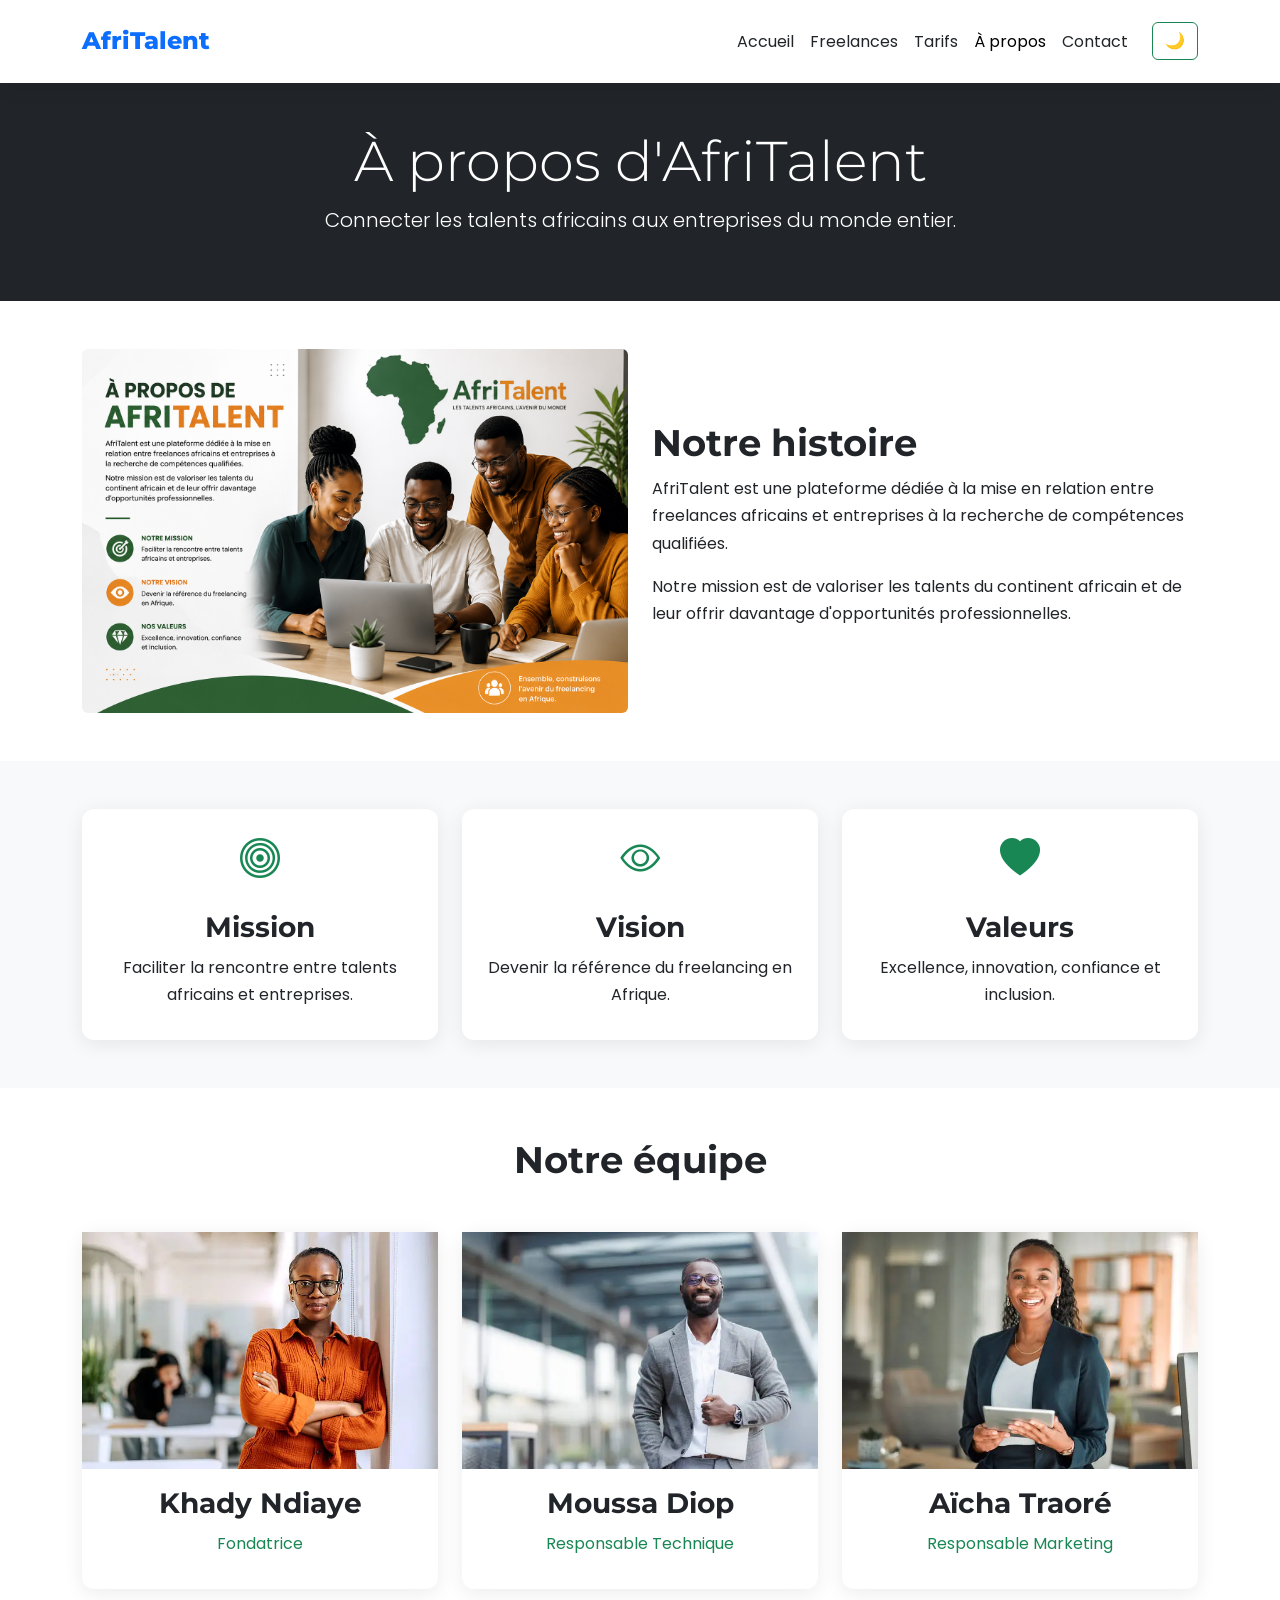
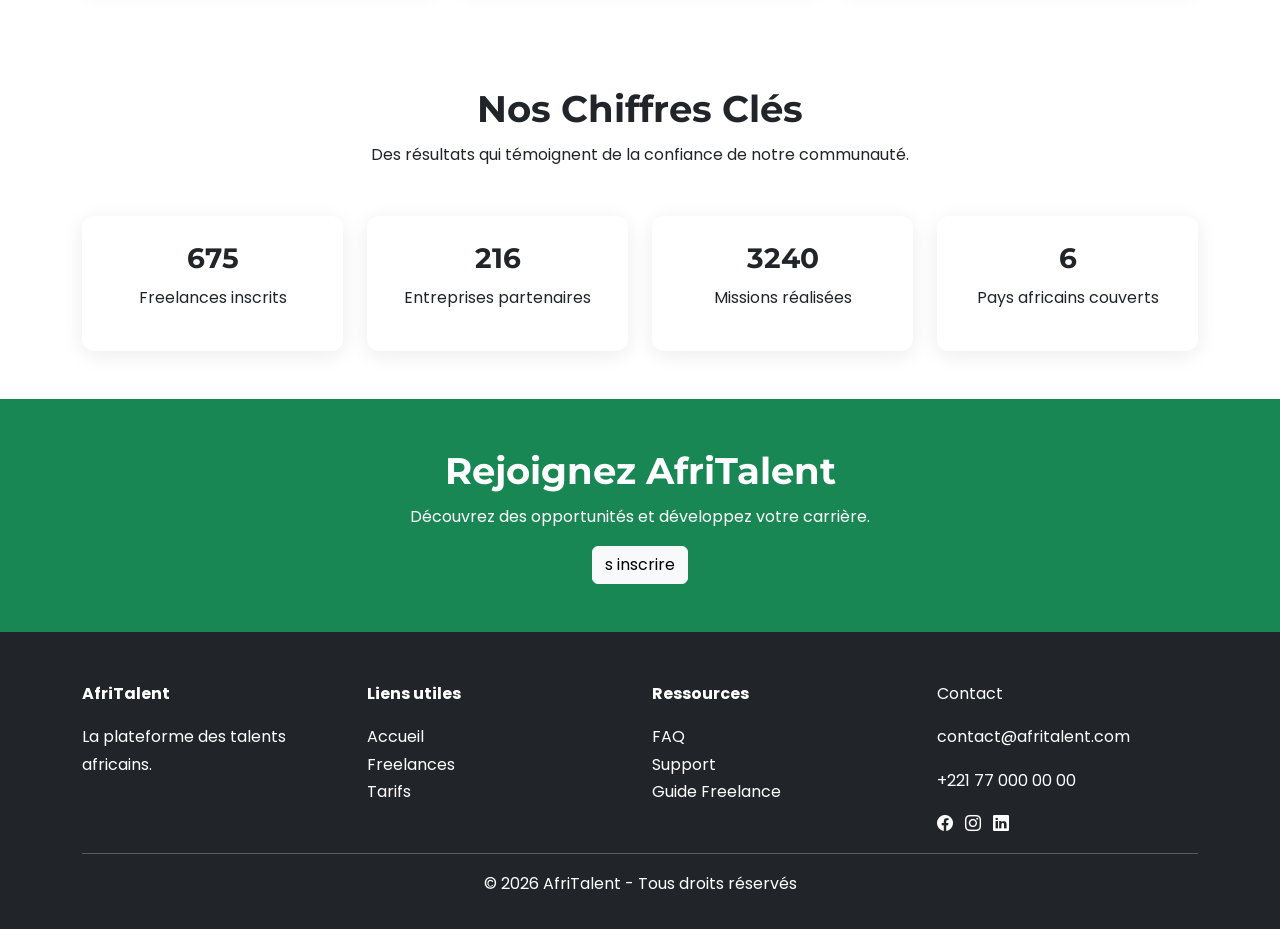
==== commit f2e1e2fd: "Finalisation : corrections responsive, optimisation du code et commentaires" ====
--- a/about.html
+++ b/about.html
@@ -10,17 +10,18 @@
 
     <link href="https://cdn.jsdelivr.net/npm/bootstrap@5.3.0/dist/css/bootstrap.min.css" rel="stylesheet">
 
-    <link rel="stylesheet"
-        href="https://cdn.jsdelivr.net/npm/bootstrap-icons@1.13.1/font/bootstrap-icons.min.css">
-
-        <link rel="preconnect" href="https://fonts.googleapis.com">
-
-<link rel="preconnect" href="https://fonts.gstatic.com" crossorigin>
-
-
-<link href="https://fonts.googleapis.com/css2?family=Montserrat:wght@600;700;800&family=Poppins:wght@300;400;500;600&display=swap" rel="stylesheet">
-
-<link rel="stylesheet" href="css/style.css">
+    <link rel="stylesheet" href="https://cdn.jsdelivr.net/npm/bootstrap-icons@1.13.1/font/bootstrap-icons.min.css">
+
+    <link rel="preconnect" href="https://fonts.googleapis.com">
+
+    <link rel="preconnect" href="https://fonts.gstatic.com" crossorigin>
+
+
+    <link
+        href="https://fonts.googleapis.com/css2?family=Montserrat:wght@600;700;800&family=Poppins:wght@300;400;500;600&display=swap"
+        rel="stylesheet">
+
+    <link rel="stylesheet" href="css/style.css">
 
 </head>
 
@@ -57,8 +58,8 @@
 
             </div>
             <button id="theme-toggle" class="btn btn-outline-success ms-3">
-    🌙
-</button>
+                🌙
+            </button>
 
         </div>
 
@@ -92,9 +93,7 @@
 
                 <div class="col-md-6">
 
-                    <img src="images/a propos.png"
-                        alt="Équipe AfriTalent"
-                        class="img-fluid rounded">
+                    <img src="images/a-propos.png" alt="Équipe AfriTalent" class="img-fluid rounded">
 
                 </div>
 
@@ -221,14 +220,13 @@
 
                     <div class="card text-center">
 
-                        <img src="images/istockphoto-2253578282-612x612.webp"
-                            alt="Fondateur AfriTalent">
-
-                        <div class="card-body">
-
-                            <h5>
+                        <img src="images/istockphoto-2253578282-612x612.webp" alt="Fondateur AfriTalent">
+
+                        <div class="card-body">
+
+                            <h3>
                                 Khady Ndiaye
-                            </h5>
+                            </h3>
 
                             <p class="text-success">
                                 Fondatrice
@@ -244,14 +242,13 @@
 
                     <div class="card text-center">
 
-                        <img src="images/istockphoto-2176447421-612x612.webp"
-                            alt="Responsable Technique">
-
-                        <div class="card-body">
-
-                            <h5>
+                        <img src="images/istockphoto-2176447421-612x612.webp" alt="Responsable Technique">
+
+                        <div class="card-body">
+
+                            <h3>
                                 Moussa Diop
-                            </h5>
+                            </h3>
 
                             <p class="text-success">
                                 Responsable Technique
@@ -267,14 +264,13 @@
 
                     <div class="card text-center">
 
-                        <img src="images/istockphoto-1587604256-612x612.webp"
-                            alt="Responsable Marketing">
-
-                        <div class="card-body">
-
-                            <h5>
+                        <img src="images/istockphoto-1587604256-612x612.webp" alt="Responsable Marketing">
+
+                        <div class="card-body">
+
+                            <h3>
                                 Aïcha Traoré
-                            </h5>
+                            </h3>
 
                             <p class="text-success">
                                 Responsable Marketing
@@ -292,48 +288,48 @@
 
     </section>
     <!-- CHIFFRES CLÉS -->
-<section class="container py-5 fade-section">
-    
-    <div class="text-center mb-5">
-        <h2>Nos Chiffres Clés</h2>
-        <p>
-            Des résultats qui témoignent de la confiance de notre communauté.
-        </p>
-    </div>
-
-    <div class="row g-4">
-
-        <div class=" col-12 col-md-6 col-lg-3">
-            <div class="card text-center p-4 h-100">
-                <h3 class="counter" data-target="2500">0</h3>
-                <p>Freelances inscrits</p>
-            </div>
-        </div>
-
-        <div class=" col-12 col-md-6 col-lg-3">
-            <div class="card text-center p-4 h-100">
-                <h3 class="counter" data-target="800">0</h3>
-                <p>Entreprises partenaires</p>
-            </div>
-        </div>
-
-        <div class=" col-12 col-md-6 col-lg-3">
-            <div class="card text-center p-4 h-100">
-                <h3 class="counter" data-target="12000">0</h3>
-                <p>Missions réalisées</p>
-            </div>
-        </div>
-
-        <div class=" col-12 col-md-6 col-lg-3">
-            <div class="card text-center p-4 h-100">
-                <h3 class="counter" data-target="20">0</h3>
-                <p>Pays africains couverts</p>
-            </div>
-        </div>
-
-    </div>
-
-</section>
+    <section class="container py-5 fade-section">
+
+        <div class="text-center mb-5">
+            <h2>Nos Chiffres Clés</h2>
+            <p>
+                Des résultats qui témoignent de la confiance de notre communauté.
+            </p>
+        </div>
+
+        <div class="row g-4">
+
+            <div class=" col-12 col-md-6 col-lg-3">
+                <div class="card text-center p-4 h-100">
+                    <h3 class="counter" data-target="2500">0</h3>
+                    <p>Freelances inscrits</p>
+                </div>
+            </div>
+
+            <div class=" col-12 col-md-6 col-lg-3">
+                <div class="card text-center p-4 h-100">
+                    <h3 class="counter" data-target="800">0</h3>
+                    <p>Entreprises partenaires</p>
+                </div>
+            </div>
+
+            <div class=" col-12 col-md-6 col-lg-3">
+                <div class="card text-center p-4 h-100">
+                    <h3 class="counter" data-target="12000">0</h3>
+                    <p>Missions réalisées</p>
+                </div>
+            </div>
+
+            <div class=" col-12 col-md-6 col-lg-3">
+                <div class="card text-center p-4 h-100">
+                    <h3 class="counter" data-target="20">0</h3>
+                    <p>Pays africains couverts</p>
+                </div>
+            </div>
+
+        </div>
+
+    </section>
 
     <!-- CTA -->
 
@@ -349,8 +345,7 @@
                 Découvrez des opportunités et développez votre carrière.
             </p>
 
-            <a href="tarifs.html"
-                class="btn btn-light">
+            <a href="tarifs.html" class="btn btn-light">
 
                 s inscrire
 
@@ -370,9 +365,9 @@
 
                 <div class="col-md-3">
 
-                    <h5>
+                    <p class="fw-bold">
                         AfriTalent
-                    </h5>
+                    <p>
 
                     <p>
                         La plateforme des talents africains.
@@ -382,9 +377,9 @@
 
                 <div class="col-md-3">
 
-                    <h5>
+                    <p class="fw-bold">
                         Liens utiles
-                    </h5>
+                    </p>
 
                     <ul class="list-unstyled">
 
@@ -400,9 +395,9 @@
 
                 <div class="col-md-3">
 
-                    <h5>
+                    <p class="fw-bold">
                         Ressources
-                    </h5>
+                    </p>
 
                     <ul class="list-unstyled">
 
@@ -418,9 +413,9 @@
 
                 <div class="col-md-3">
 
-                    <h5>
+                    <p class="">
                         Contact
-                    </h5>
+                    </p>
 
                     <p>contact@afritalent.com</p>
 
@@ -448,8 +443,8 @@
 
     </footer>
     <button id="backToTop" class="btn btn-success">
-    ↑
-</button>
+        ↑
+    </button>
 
     <script src="https://cdn.jsdelivr.net/npm/bootstrap@5.3.3/dist/js/bootstrap.bundle.min.js"></script>
 
--- a/css/style.css
+++ b/css/style.css
@@ -580,15 +580,31 @@
 /* =========================
    DARK MODE 
 ========================= */
-
-.dark-mode .bg-light,
-.dark-mode .bg-white {
-    background-color: #1e1e1e ;
-}
-
-.dark-mode section,
-.dark-mode footer {
-    color: white ;
+.dark-mode,
+.dark-mode body{
+    background-color: #121212;
+    color: #ffffff;
+}
+.dark-mode section {
+
+    background-color: #121212 ;
+
+    color: #ffffff ;
+
+}
+
+.dark-mode .bg-light {
+
+    background-color: #1a1a1a ;
+
+}
+
+.dark-mode .card {
+
+    background-color: #222 ;
+
+    color: #fff ;
+
 }
 
 .dark-mode h1,
@@ -621,6 +637,43 @@
 .dark-mode .bg-light p {
     color: white ;
 }
+.dark-mode .bento-card {
+    background-color: #1e1e1e ;
+    color: white ;
+}
+
+.dark-mode .category-card {
+    background-color: #1e1e1e ;
+    color: white ;
+}
+
+.dark-mode .testimonials {
+    background-color: #121212 ;
+}
+
+.dark-mode .bg-white {
+    background-color: #121212 ;
+}
+.dark-mode .category-card,
+
+.dark-mode .bento-card {
+
+    background-color: #1e1e1e;
+
+    color: white;
+
+}
+
+.dark-mode .category-card h3,
+
+.dark-mode .category-card p,
+
+.dark-mode .bento-card h3,
+
+.dark-mode .bento-card p {
+
+    color: white ;
+}
 /* COMMIT 7 */
 
 .fade-section{
@@ -632,4 +685,8 @@
 .fade-section.show{
     opacity: 1;
     transform: translateY(0);
+}
+
+.is-invalid{
+    border: 2px solid red;
 }
